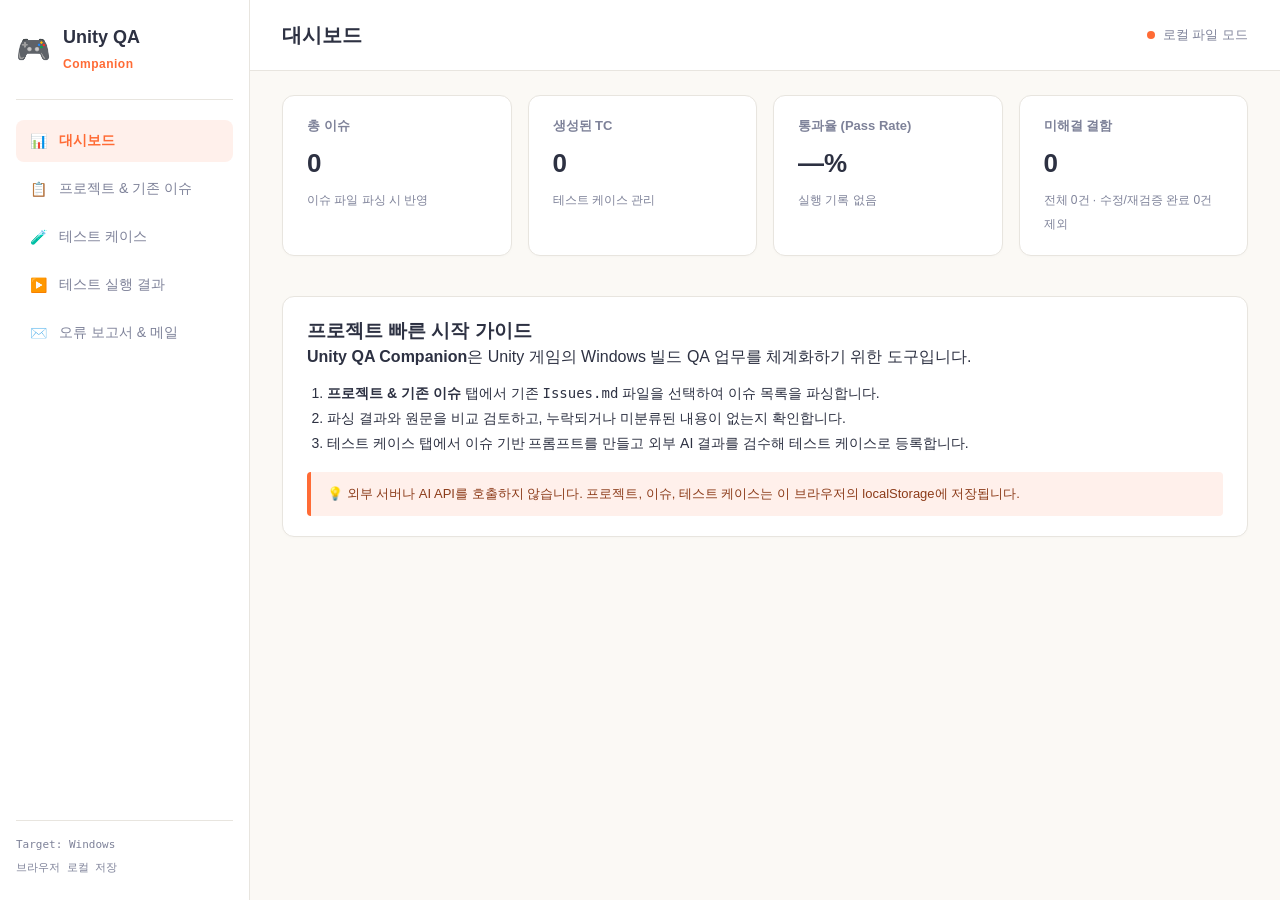
==== index.html @ 18c2dde9 "Add files via upload" ====
<!DOCTYPE html>
<html lang="ko">
<head>
  <meta charset="UTF-8">
  <meta name="viewport" content="width=device-width, initial-scale=1.0">
  <title>Unity QA Companion</title>
  <link rel="stylesheet" href="style.css">
</head>
<body>
  <div class="app-layout">
    <!-- 1. 왼쪽 사이드바 -->
    <aside class="sidebar">
      <div class="brand">
        <span class="brand-icon">🎮</span>
        <div class="brand-text">
          <h2>Unity QA</h2>
          <span class="sub-text">Companion</span>
        </div>
      </div>

      <nav class="nav-menu">
        <button class="nav-item active" data-view="dashboard">
          <span class="icon">📊</span> 대시보드
        </button>
        <button class="nav-item" data-view="issues">
          <span class="icon">📋</span> 프로젝트 & 기존 이슈
        </button>
        <button class="nav-item" data-view="testcases">
          <span class="icon">🧪</span> 테스트 케이스
        </button>
        <button class="nav-item" data-view="execution">
          <span class="icon">▶️</span> 테스트 실행 결과
        </button>
        <button class="nav-item" data-view="reports">
          <span class="icon">✉️</span> 오류 보고서 & 메일
        </button>
      </nav>

      <div class="sidebar-footer">
        <span class="platform-badge">Target: Windows</span>
        <span class="version-badge">브라우저 로컬 저장</span>
      </div>
    </aside>

    <!-- 2. 메인 콘텐츠 영역 -->
    <main class="content-area">
      <header class="content-header">
        <h1 id="current-view-title">대시보드</h1>
        <div class="header-status">
          <span class="status-indicator"></span> 로컬 파일 모드
        </div>
      </header>

      <div class="view-container">
        <!-- 화면 1: 대시보드 -->
        <section id="view-dashboard" class="view-section active">
          <div class="metrics-grid">
            <div class="card metric-card">
              <h3>총 이슈</h3>
              <p class="metric-value" id="dash-total-issues">0</p>
              <span class="metric-desc">이슈 파일 파싱 시 반영</span>
            </div>
            <div class="card metric-card">
              <h3>생성된 TC</h3>
              <p class="metric-value" id="dash-total-testcases">0</p>
              <span class="metric-desc">테스트 케이스 관리</span>
            </div>
            <div class="card metric-card">
              <h3>통과율 (Pass Rate)</h3>
              <p class="metric-value" id="dash-pass-rate">—%</p>
              <span class="metric-desc" id="dash-pass-desc">실행 기록 없음</span>
            </div>
            <div class="card metric-card">
              <h3>미해결 결함</h3>
              <p class="metric-value" id="dash-unresolved-bugs">0</p>
              <span class="metric-desc" id="dash-unresolved-bugs-desc">전체 프로젝트 기준</span>
            </div>
          </div>

          <div class="card info-card">
            <h3>프로젝트 빠른 시작 가이드</h3>
            <p><strong>Unity QA Companion</strong>은 Unity 게임의 Windows 빌드 QA 업무를 체계화하기 위한 도구입니다.</p>
            <ol>
              <li><strong>프로젝트 & 기존 이슈</strong> 탭에서 기존 <code>Issues.md</code> 파일을 선택하여 이슈 목록을 파싱합니다.</li>
              <li>파싱 결과와 원문을 비교 검토하고, 누락되거나 미분류된 내용이 없는지 확인합니다.</li>
              <li>테스트 케이스 탭에서 이슈 기반 프롬프트를 만들고 외부 AI 결과를 검수해 테스트 케이스로 등록합니다.</li>
            </ol>
            <div class="notice-box">
              💡 외부 서버나 AI API를 호출하지 않습니다. 프로젝트, 이슈, 테스트 케이스는 이 브라우저의 localStorage에 저장됩니다.
            </div>
          </div>
        </section>

        <!-- 화면 2: 프로젝트 및 기존 이슈 -->
        <section id="view-issues" class="view-section">
          <!-- 프로젝트 정보 관리 -->
          <div class="card">
            <div class="card-header">
              <h2>프로젝트 정보</h2>
              <div class="project-actions">
                <select id="project-selector" aria-label="프로젝트 선택"></select>
                <button class="btn btn-secondary" id="btn-new-project" type="button">+ 새 프로젝트</button>
              </div>
            </div>
            <p class="card-subtitle">프로젝트와 연결된 이슈는 이 브라우저의 localStorage에 저장됩니다.</p>
            <form id="project-form" class="data-form">
              <div class="form-grid">
                <label>프로젝트 ID<input id="project-id" name="projectId" readonly></label>
                <label>프로젝트 이름<input id="project-name" name="name" required maxlength="120" placeholder="예: Four Footsteps"></label>
                <label>게임 버전<input id="project-game-version" name="gameVersion" maxlength="60" placeholder="예: 1.0.0"></label>
                <label>빌드 버전<input id="project-build-version" name="buildVersion" maxlength="60" placeholder="예: Windows-2026.10.21"></label>
                <label>생성일<input id="project-created-at" name="createdAt" type="date" readonly></label>
                <label class="wide-field">설명<textarea id="project-description" name="description" rows="2" maxlength="1000" placeholder="프로젝트 설명"></textarea></label>
              </div>
              <div class="form-actions"><button class="btn btn-primary" type="submit">프로젝트 저장</button><span id="storage-status" class="inline-status" role="status">저장 상태 확인 중</span></div>
            </form>
          </div>

          <!-- 파일 업로드 카드 -->
          <div class="card">
            <div class="card-header">
              <h2>이슈 마크다운 파일(Issues.md) 불러오기</h2>
              <div class="file-input-wrapper">
                <input type="file" id="md-file-input" accept=".md,text/markdown,text/plain" style="display: none;">
                <button class="btn btn-primary" id="btn-select-file">📂 .md 파일 선택</button>
              </div>
            </div>
            <p class="card-subtitle">기존 프로젝트의 QA 이슈 목록 파일(.md)을 선택하면 브라우저에서 구조를 분석합니다.</p>
            
            <div id="file-info-bar" class="file-info-bar" style="display: none;">
              <span class="file-name" id="selected-file-name">-</span>
              <span class="file-size" id="selected-file-size">-</span>
              <button class="btn-text" id="btn-clear-file">✕ 초기화</button>
            </div>

            <!-- 에러 알림 박스 -->
            <div id="error-alert-box" class="alert-box error" style="display: none;"></div>
          </div>

          <!-- 파싱 전 빈 상태 표시 -->
          <div id="issues-empty-state" class="empty-state">
            <span class="empty-icon">📄</span>
            <h3>선택된 이슈 파일이 없습니다.</h3>
            <p>상단의 <strong>[.md 파일 선택]</strong> 버튼을 눌러 테스트할 <code>Issues.md</code> 파일을 불러와 주세요.</p>
          </div>

          <div class="card issue-toolbar-card">
            <div class="card-header"><h3>프로젝트 이슈</h3><button class="btn btn-primary" id="btn-add-issue" type="button">+ 이슈 수동 추가</button></div>
            <p class="card-subtitle">Markdown에서 가져온 이슈도 저장 후 직접 수정할 수 있습니다. 수정된 이슈는 출처와 수정 여부가 표시됩니다.</p>
          </div>

          <!-- 파싱 완료 후 결과 표시 영역 -->
          <div id="issues-result-container" style="display: none;">
            <!-- 파싱 요약 수치 -->
            <div class="summary-chips">
              <div class="chip chip-success">파싱 완료 이슈: <strong id="count-parsed">0</strong>건</div>
              <div class="chip chip-warning">미분류 / 헤더 외 내용: <strong id="count-unclassified">0</strong>건</div>
              <div class="chip chip-alert" id="chip-warnings" style="display: none;">확인 권장 사항: <strong id="count-warnings">0</strong>건</div>
            </div>

            <!-- 보기 모드 탭 (목록 보기 vs 원문 비교) -->
            <div class="tab-switch">
              <button class="tab-btn active" data-tab="parsed-view">📋 파싱된 이슈 목록</button>
              <button class="tab-btn" data-tab="raw-view">📄 파일 원문 (Markdown)</button>
            </div>

            <!-- 탭 1: 파싱된 이슈 목록 & 상세 보기 (2단 화면) -->
            <div id="tab-parsed-view" class="tab-content active">
              <div class="issues-split-layout">
                <!-- 좌측: 이슈 목록 테이블 -->
                <div class="issue-list-pane">
                  <div class="table-wrapper">
                    <table class="issue-table">
                      <thead>
                        <tr>
                          <th style="width: 70px;">번호</th>
                          <th style="width: 80px;">상태</th>
                          <th>이슈 제목</th>
                          <th style="width: 60px;">비고</th>
                        </tr>
                      </thead>
                      <tbody id="issue-table-body">
                        <!-- 동적으로 주입됩니다 -->
                      </tbody>
                    </table>
                  </div>

                  <!-- 미분류 섹션 -->
                  <div id="unclassified-container" class="card unclassified-card" style="display: none;">
                    <h3>⚠️ 미분류 내용 (Preamble / 비구조화 텍스트)</h3>
                    <p class="card-subtitle">이슈 제목(Heading)으로 식별되지 않은 파일 도입부나 메모입니다. 버려지지 않고 보존됩니다.</p>
                    <pre id="unclassified-text"></pre>
                  </div>
                </div>

                <!-- 우측: 선택된 이슈 상세 보기 -->
                <div class="issue-detail-pane card">
                  <div id="detail-empty" class="detail-empty">
                    <p>👈 왼쪽 목록에서 이슈를 선택하면<br>상세 내용과 원본 블록을 확인할 수 있습니다.</p>
                  </div>
                  <div id="detail-content" style="display: none;">
                    <div class="detail-header">
                      <span class="badge" id="detail-badge-status">미지정</span>
                      <span class="detail-number" id="detail-number">#</span>
                    </div>
                    <div class="source-label" id="detail-source-label">출처: Markdown 원문</div>
                    <form id="issue-form" class="data-form compact-form">
                      <label>이슈 제목<input id="edit-issue-title" required maxlength="240"></label>
                      <label>상태<select id="edit-issue-status"><option value="Open">Open</option><option value="In Progress">In Progress</option><option value="Closed">Closed</option><option value="Resolved">Resolved</option><option value="보류">보류</option><option value="미지정">미지정</option></select></label>
                      <label>설명 / 본문<textarea id="edit-issue-description" rows="7" maxlength="10000" placeholder="재현 경로, 기대 결과, 실제 결과 등"></textarea></label>
                      <div class="form-actions wrap-actions">
                        <button class="btn btn-primary" type="submit">변경 사항 저장</button>
                        <button class="btn btn-secondary" id="btn-reset-issue-edit" type="button">수정 취소</button>
                        <button class="btn btn-danger" id="btn-delete-issue" type="button">이슈 삭제</button>
                      </div>
                    </form>
                    <div id="detail-warning-box" class="alert-box warning" style="display: none;"></div>
                    <div class="detail-section">
                      <h4>원문 마크다운 블록</h4>
                      <pre class="code-preview" id="detail-raw"></pre>
                    </div>
                  </div>
                </div>
              </div>
            </div>

            <!-- 탭 2: 원문 비교 탭 -->
            <div id="tab-raw-view" class="tab-content">
              <div class="card">
                <div class="card-header">
                  <h3>전체 파일 원문 텍스트</h3>
                  <button class="btn btn-secondary" id="btn-copy-raw">원문 복사</button>
                </div>
                <pre class="raw-markdown-viewer" id="full-raw-viewer"></pre>
              </div>
            </div>
          </div>
        </section>

        <!-- 화면 3: 테스트 케이스 관리 및 외부 AI 결과 등록 -->
        <section id="view-testcases" class="view-section">
          <div class="card">
            <div class="card-header">
              <div><h2>테스트 케이스 관리</h2><p class="card-subtitle">외부 AI를 직접 호출하지 않습니다. 프롬프트를 복사해 사용하고 결과를 붙여넣어 검수합니다.</p></div>
              <button class="btn btn-primary" id="btn-new-testcase" type="button">+ 수동 테스트 케이스</button>
            </div>
            <div class="tc-filters">
              <label>제목 검색<input id="tc-filter-title" placeholder="테스트 제목 검색"></label>
              <label>관련 이슈<select id="tc-filter-issue"><option value="">모든 이슈</option></select></label>
              <label>우선순위<select id="tc-filter-priority"><option value="">전체</option><option>High</option><option>Medium</option><option>Low</option></select></label>
              <label>작성 상태<select id="tc-filter-status"><option value="">전체</option><option>Draft</option><option>Ready</option><option>Archived</option></select></label>
            </div>
            <div class="table-wrapper">
              <table class="issue-table tc-table"><thead><tr><th>ID</th><th>테스트 제목</th><th>관련 이슈</th><th>우선순위</th><th>분류</th><th>플랫폼</th><th>작성 상태</th><th>작업</th></tr></thead><tbody id="tc-table-body"></tbody></table>
            </div>
            <p id="tc-empty-state" class="tc-empty">현재 프로젝트에 등록된 테스트 케이스가 없습니다. 수동으로 추가하거나 외부 AI 결과를 등록해 주세요.</p>
          </div>

          <div class="card">
            <div class="card-header"><h2>AI 프롬프트 생성</h2></div>
            <p class="card-subtitle">이슈를 선택하면 Windows 데스크톱 빌드 기준 QA 프롬프트가 만들어집니다. 생성 후 직접 수정할 수 있습니다.</p>
            <div class="tc-prompt-controls"><label>기준 이슈<select id="tc-prompt-issue"><option value="">이슈 선택</option></select></label><button class="btn btn-secondary" id="btn-generate-prompt" type="button">프롬프트 생성</button><button class="btn btn-primary" id="btn-copy-prompt" type="button">프롬프트 복사</button></div>
            <textarea id="tc-prompt-text" class="tc-large-textarea" rows="16" placeholder="이슈를 선택하고 [프롬프트 생성]을 눌러 주세요."></textarea>
            <p id="tc-prompt-status" class="inline-status" role="status"></p>
          </div>

          <div class="card">
            <div class="card-header"><h2>외부 AI 결과 붙여넣기</h2></div>
            <p class="card-subtitle">Gemini, ChatGPT, Claude 등에서 생성한 JSON을 붙여넣으세요. 파싱 후 미리보기에서 필드를 수정하고 등록할 수 있습니다.</p>
            <textarea id="tc-ai-json" class="tc-large-textarea" rows="10" placeholder='{"testCases":[{"title":"플레이어 점프 재현 테스트","purpose":"점프 입력 시 바닥을 통과하는 문제를 재현한다","preconditions":["Windows 빌드 실행","테스트 구역 진입"],"steps":["플레이어를 평평한 바닥에 세운다","점프 키를 한 번 누른다"],"expectedResults":["플레이어가 바닥을 통과하지 않는다"],"relatedIssueIds":["#1"],"priority":"High","category":"재현 테스트","platform":"Windows","status":"Draft"}]}'> </textarea>
            <div class="form-actions"><button class="btn btn-primary" id="btn-parse-ai-json" type="button">JSON 검수 및 미리보기</button><span id="tc-json-status" class="inline-status" role="status"></span></div>
            <div id="tc-preview-container" class="tc-preview-container" style="display:none">
              <h3>등록 전 미리보기</h3><p class="card-subtitle">필수 항목이 비어 있으면 직접 수정해 주세요. 관련 이슈 ID와 중복 가능성도 확인합니다.</p>
              <div id="tc-preview-list"></div>
              <div class="form-actions"><button class="btn btn-primary" id="btn-register-preview" type="button">검수한 테스트 케이스 등록</button><button class="btn btn-secondary" id="btn-clear-preview" type="button">미리보기 지우기</button></div>
            </div>
          </div>

          <div class="card" id="tc-editor-card" style="display:none">
            <div class="card-header"><h2 id="tc-editor-heading">테스트 케이스 편집</h2><span id="tc-editor-id" class="inline-status"></span></div>
            <form id="tc-editor-form" class="data-form">
              <div class="form-grid">
                <label class="wide-field">테스트 제목 *<input id="tc-edit-title" required maxlength="240"></label>
                <label class="wide-field">테스트 목적<textarea id="tc-edit-purpose" rows="2"></textarea></label>
                <label class="wide-field">사전 조건 *<textarea id="tc-edit-preconditions" rows="3" placeholder="한 줄에 한 조건"></textarea></label>
                <label class="wide-field">실행 절차 *<textarea id="tc-edit-steps" rows="4" placeholder="한 줄에 한 단계"></textarea></label>
                <label class="wide-field">기대 결과 *<textarea id="tc-edit-expected" rows="3" placeholder="한 줄에 한 기대 결과"></textarea></label>
                <label>관련 이슈 ID<input id="tc-edit-issues" placeholder="예: #1, issue-... (쉼표 구분)"></label>
                <label>우선순위<select id="tc-edit-priority"><option>High</option><option selected>Medium</option><option>Low</option></select></label>
                <label>테스트 분류<input id="tc-edit-category" placeholder="예: 재현 테스트"></label>
                <label>플랫폼<select id="tc-edit-platform"><option>Windows</option><option>Windows 10</option><option>Windows 11</option><option>기타</option></select></label>
                <label>작성 상태<select id="tc-edit-status"><option>Draft</option><option>Ready</option><option>Archived</option></select></label>
              </div>
              <div id="tc-editor-warning" class="alert-box warning" style="display:none"></div>
              <div class="form-actions wrap-actions"><button class="btn btn-primary" type="submit">테스트 케이스 저장</button><button class="btn btn-secondary" id="btn-cancel-tc-edit" type="button">취소</button><button class="btn btn-danger" id="btn-delete-tc" type="button" style="display:none">테스트 케이스 삭제</button></div>
            </form>
          </div>
        </section>

        <!-- 화면 4: 수동 테스트 실행 및 이력 -->
        <section id="view-execution" class="view-section">
          <div class="card">
            <div class="card-header"><div><h2>테스트 실행 대상</h2><p class="card-subtitle">테스트는 사용자가 직접 실행하고 결과를 기록합니다. 게임 자동 실행은 하지 않습니다.</p></div><button class="btn btn-secondary" id="btn-refresh-execution" type="button">목록 새로고침</button></div>
            <div class="tc-filters execution-filters">
              <label>제목 검색<input id="run-filter-title" placeholder="테스트 제목 검색"></label>
              <label>최근 결과<select id="run-filter-result"><option value="">전체 결과</option><option>Not Run</option><option>PASS</option><option>FAIL</option><option>BLOCKED</option></select></label>
            </div>
            <div class="table-wrapper"><table class="issue-table tc-table"><thead><tr><th>테스트 케이스 ID</th><th>테스트 제목</th><th>관련 이슈</th><th>우선순위</th><th>최근 결과</th><th>실행 일시</th><th>작업</th></tr></thead><tbody id="run-testcase-body"></tbody></table></div>
            <p id="run-empty-state" class="tc-empty">현재 프로젝트에 테스트 케이스가 없습니다. 먼저 테스트 케이스를 등록해 주세요.</p>
          </div>

          <div class="card" id="run-editor-card">
            <div class="card-header"><div><h2>테스트 결과 기록</h2><p class="card-subtitle">저장할 때마다 새 실행 이력이 추가됩니다. 과거 기록은 덮어쓰지 않습니다.</p></div><span id="run-selected-tc" class="inline-status">테스트 케이스를 선택해 주세요.</span></div>
            <form id="run-form" class="data-form">
              <input id="run-testcase-id" type="hidden">
              <div class="form-grid">
                <label class="wide-field">테스트 케이스<select id="run-testcase-select" required><option value="">테스트 케이스 선택</option></select></label>
                <label>실행 결과<select id="run-result"><option>Not Run</option><option>PASS</option><option>FAIL</option><option>BLOCKED</option></select></label>
                <label>실행 일시<input id="run-date" type="datetime-local" required></label>
                <label>게임 버전<input id="run-game-version" maxlength="80" placeholder="프로젝트 버전 자동 입력"></label>
                <label>빌드 버전<input id="run-build-version" maxlength="100" placeholder="프로젝트 빌드 버전 자동 입력"></label>
                <label>Windows 환경<input id="run-windows" value="Windows 11" maxlength="120"></label>
                <label>화면 해상도<input id="run-resolution" value="1920 × 1080" maxlength="60"></label>
                <label class="wide-field">실제 결과<textarea id="run-actual-result" rows="3" placeholder="실제로 관찰한 결과를 기록하세요."></textarea></label>
                <label class="wide-field">메모 / 실행을 막은 원인<textarea id="run-notes" rows="3" placeholder="FAIL 원인이라고 단정하지 말고 관찰 내용이나 BLOCKED 사유를 기록하세요."></textarea></label>
                <label class="wide-field">다음 실행 참고 사항<textarea id="run-next-notes" rows="2" placeholder="다시 실행할 때 확인할 사항"></textarea></label>
              </div>
              <div id="run-result-guidance" class="alert-box warning" style="display:none"></div>
              <div class="form-actions wrap-actions"><button class="btn btn-primary" type="submit">실행 기록 저장</button><button class="btn btn-secondary" id="btn-reset-run-form" type="button">입력 초기화</button></div>
            </form>
          </div>

          <div class="card">
            <div class="card-header"><h2>실행 이력</h2><span id="run-history-count" class="inline-status">0건</span></div>
            <div class="table-wrapper"><table class="issue-table tc-table"><thead><tr><th>실행 ID</th><th>테스트 케이스</th><th>결과</th><th>실행 일시</th><th>버전 / 해상도</th><th>상세</th></tr></thead><tbody id="run-history-body"></tbody></table></div>
            <p id="run-history-empty" class="tc-empty">아직 실행 기록이 없습니다.</p>
          </div>
          <div class="card" id="run-detail-card" style="display:none"><div class="card-header"><h2>실행 기록 상세</h2><button class="btn btn-secondary" id="btn-close-run-detail" type="button">닫기</button></div><div id="run-detail-content"></div><div class="form-actions wrap-actions"><button class="btn btn-secondary" id="btn-compare-run" type="button">이전 실행과 비교</button><button class="btn btn-primary" id="btn-run-to-bug-report" type="button" style="display:none">버그 리포트 작성</button></div><div id="run-compare-content" class="run-compare" style="display:none"></div></div>
        </section>

        <!-- 화면 5: 버그 리포트 작성 및 관리 -->
        <section id="view-reports" class="view-section">
          <div class="card"><div class="card-header"><h2>버그 리포트</h2><button class="btn btn-primary" id="btn-new-bug-report" type="button">+ 새 리포트</button></div><p class="card-subtitle">FAIL 실행 기록에서 관찰한 값을 가져옵니다. 원인은 자동 판정하지 않으며, 실행 기록에 없는 정보는 직접 입력해 주세요.</p>
            <div class="table-wrapper"><table class="issue-table tc-table"><thead><tr><th>리포트 ID</th><th>제목</th><th>상태</th><th>심각도</th><th>우선순위</th><th>생성 일시</th><th>작업</th></tr></thead><tbody id="bug-report-list"></tbody></table></div>
            <p id="bug-report-empty" class="tc-empty">저장된 버그 리포트가 없습니다. FAIL 실행 기록 상세에서 리포트를 작성할 수 있습니다.</p>
          </div>
          <div class="card"><div class="card-header"><h2 id="bug-report-editor-heading">버그 리포트 작성</h2><span id="bug-report-id" class="inline-status"></span></div><p class="card-subtitle">심각도는 영향 범위 기준으로 직접 선택하세요: Blocker(진행 불가), Critical(핵심 기능 장애), Major(주요 기능 장애), Minor(제한적 영향), Trivial(경미한 표시·문구 문제).</p>
            <form id="bug-report-form" class="data-form"><div class="form-grid">
              <label class="wide-field">제목<input id="bug-report-title" required maxlength="240" placeholder="[BUG] 재현 가능한 현상"></label>
              <label>상태<select id="bug-report-state"><option>Draft</option><option>Reported</option><option>Fixing</option><option>Fixed</option><option>Retest Passed</option><option>Reopened</option></select></label>
              <label>심각도<select id="bug-report-severity"><option value="">선택 필요</option><option>Blocker</option><option>Critical</option><option>Major</option><option>Minor</option><option>Trivial</option></select></label>
              <label>우선순위<select id="bug-report-priority"><option value="">선택 필요</option><option>High</option><option>Medium</option><option>Low</option></select></label>
              <label>관련 이슈 ID<input id="bug-report-issue" placeholder="예: #1"></label><label>테스트 케이스 ID<input id="bug-report-tc" readonly></label>
              <label class="wide-field">테스트 실행 ID<input id="bug-report-run" readonly></label>
              <label>게임 버전<input id="bug-report-game-version"></label><label>빌드 버전<input id="bug-report-build-version"></label>
              <label>플랫폼<input id="bug-report-platform" placeholder="미기록이면 직접 입력"></label><label>실행 환경<input id="bug-report-runtime" placeholder="예: Windows 11"></label>
              <label>해상도<input id="bug-report-resolution"></label><label>발생 빈도<input id="bug-report-frequency" placeholder="예: 3회 중 2회"></label>
              <label class="wide-field">사전 조건<textarea id="bug-report-preconditions" rows="3" placeholder="한 줄에 한 조건"></textarea></label>
              <label class="wide-field">재현 절차<textarea id="bug-report-steps" rows="4" placeholder="한 줄에 한 단계"></textarea></label>
              <label class="wide-field">기대 결과<textarea id="bug-report-expected" rows="3"></textarea></label>
              <label class="wide-field">실제 결과<textarea id="bug-report-actual" rows="3"></textarea></label>
              <label class="wide-field">확인된 사실<textarea id="bug-report-facts" rows="3" placeholder="직접 확인한 사실만 입력"></textarea></label>
              <label class="wide-field">추정 원인<textarea id="bug-report-cause" rows="2" placeholder="검증되지 않은 원인은 가설로 표시"></textarea></label>
              <label class="wide-field">첨부 증거 또는 추가 메모<textarea id="bug-report-notes" rows="3" placeholder="원인은 검증 전까지 가설로 기록하세요."></textarea></label>
            </div><div class="form-actions wrap-actions"><button class="btn btn-primary" type="submit">리포트 저장</button><button class="btn btn-secondary" id="btn-reset-bug-report" type="button">새 리포트 작성</button><button class="btn btn-secondary" id="btn-copy-bug-report" type="button">Markdown 복사</button><button class="btn btn-secondary" id="btn-open-bug-run" type="button">관련 실행 기록 보기</button><button class="btn btn-danger" id="btn-delete-bug-report" type="button" style="display:none">리포트 삭제</button><span id="bug-report-status" class="inline-status" role="status"></span></div></form>
            <div id="bug-report-preview" class="bug-report-preview"></div>
          </div>
          <div class="card mail-draft-card">
            <div class="card-header mail-draft-header"><div><h2>메일 초안</h2><p class="card-subtitle">선택한 버그 리포트의 정보를 바탕으로 수정 요청 문안을 준비합니다.</p></div><span class="mail-draft-badge">초안 복사</span></div>
            <div class="notice-box mail-draft-notice">메일은 발송되지 않습니다. 내용을 검토하고 복사해 메일 앱에서 직접 사용하세요.</div>
            <div class="data-form mail-draft-form">
              <div class="form-grid mail-draft-grid">
                <label>버그 리포트<select id="mail-draft-report"><option value="">리포트 선택</option></select></label>
                <label>수신자 <span class="mail-optional">선택 사항 · 직접 입력</span><input id="mail-draft-recipient" type="email" placeholder="이메일 주소"></label>
                <label class="wide-field">제목<input id="mail-draft-subject" maxlength="240" placeholder="리포트를 선택해 초안을 생성하세요."></label>
                <label class="wide-field">본문<textarea id="mail-draft-body" rows="15" placeholder="생성된 문안을 편집할 수 있습니다."></textarea></label>
              </div>
              <div class="mail-draft-actions"><button class="btn btn-primary" id="btn-generate-mail-draft" type="button">초안 생성</button><button class="btn btn-secondary" id="btn-save-mail-draft" type="button">초안 저장</button><span class="mail-action-divider"></span><button class="btn btn-secondary" id="btn-copy-mail-subject" type="button">제목 복사</button><button class="btn btn-secondary" id="btn-copy-mail-body" type="button">메일 초안 복사</button></div>
              <span id="mail-draft-status" class="inline-status mail-draft-status" role="status"></span>
            </div>
          </div>
        </section>
      </div>
    </main>
  </div>

  <script src="app.js"></script>
</body>
</html>
---- style.css ----
/* --- 디자인 시스템 변수 --- */
:root {
  --bg-main: #FBF9F5;          /* 밝은 아이보리 배경 */
  --bg-surface: #FFFFFF;       /* 카드 및 사이드바 배경 */
  --bg-muted: #F2EFE9;         /* 보조 영역 배경 */
  
  --primary-orange: #FF6B35;   /* 메인 오렌지 포인트 */
  --primary-orange-light: #FFF0EB; /* 연한 오렌지 배경 */
  --primary-orange-hover: #E85924;

  --text-main: #2D3142;        /* 본문 텍스트 (짙은 슬레이트) */
  --text-muted: #7E8299;       /* 보조 안내 텍스트 */
  --border-color: #E8E5DF;     /* 정돈된 외곽선 */
  
  --color-success: #2E7D32;
  --color-success-bg: #E8F5E9;
  --color-warning: #ED6C02;
  --color-warning-bg: #FFF4E5;
  --color-error: #D32F2F;
  --color-error-bg: #FFEBEE;

  --sidebar-width: 250px;
  --radius-md: 8px;
  --radius-lg: 12px;
}

* {
  box-sizing: border-box;
  margin: 0;
  padding: 0;
}

body {
  font-family: -apple-system, BlinkMacSystemFont, "Segoe UI", Roboto, "Pretendard", sans-serif;
  background-color: var(--bg-main);
  color: var(--text-main);
  line-height: 1.5;
  height: 100vh;
  overflow: hidden;
}

/* 전체 2단 레이아웃 */
.app-layout {
  display: flex;
  height: 100vh;
  width: 100vw;
}

/* 사이드바 */
.sidebar {
  width: var(--sidebar-width);
  background-color: var(--bg-surface);
  border-right: 1px solid var(--border-color);
  display: flex;
  flex-direction: column;
  padding: 24px 16px;
  flex-shrink: 0;
}

.brand {
  display: flex;
  align-items: center;
  gap: 12px;
  padding-bottom: 24px;
  border-bottom: 1px solid var(--border-color);
  margin-bottom: 20px;
}

.brand-icon {
  font-size: 28px;
}

.brand-text h2 {
  font-size: 18px;
  font-weight: 700;
  color: var(--text-main);
}

.brand-text .sub-text {
  font-size: 12px;
  color: var(--primary-orange);
  font-weight: 600;
  letter-spacing: 0.5px;
}

.nav-menu {
  display: flex;
  flex-direction: column;
  gap: 6px;
  flex: 1;
}

.nav-item {
  display: flex;
  align-items: center;
  gap: 12px;
  padding: 12px 14px;
  background: transparent;
  border: none;
  border-radius: var(--radius-md);
  color: var(--text-muted);
  font-size: 14px;
  font-weight: 500;
  cursor: pointer;
  text-align: left;
  transition: all 0.2s ease;
}

.nav-item:hover {
  background-color: var(--bg-muted);
  color: var(--text-main);
}

.nav-item.active {
  background-color: var(--primary-orange-light);
  color: var(--primary-orange);
  font-weight: 700;
}

.sidebar-footer {
  display: flex;
  flex-direction: column;
  gap: 6px;
  padding-top: 16px;
  border-top: 1px solid var(--border-color);
  font-size: 11px;
}

.platform-badge, .version-badge {
  color: var(--text-muted);
  font-family: monospace;
}

/* 메인 콘텐츠 영역 */
.content-area {
  flex: 1;
  display: flex;
  flex-direction: column;
  overflow-y: auto;
}

.content-header {
  padding: 20px 32px;
  background-color: var(--bg-surface);
  border-bottom: 1px solid var(--border-color);
  display: flex;
  justify-content: space-between;
  align-items: center;
}

.content-header h1 {
  font-size: 20px;
  font-weight: 700;
}

.header-status {
  display: flex;
  align-items: center;
  gap: 8px;
  font-size: 13px;
  color: var(--text-muted);
}

.status-indicator {
  width: 8px;
  height: 8px;
  border-radius: 50%;
  background-color: var(--primary-orange);
}

.view-container {
  padding: 24px 32px;
  flex: 1;
}

.view-section {
  display: none;
}

.view-section.active {
  display: block;
}

/* 기본 카드 */
.card {
  background-color: var(--bg-surface);
  border: 1px solid var(--border-color);
  border-radius: var(--radius-lg);
  padding: 20px 24px;
  box-shadow: 0 1px 3px rgba(0, 0, 0, 0.02);
  margin-bottom: 20px;
}

.card-header {
  display: flex;
  justify-content: space-between;
  align-items: center;
  margin-bottom: 6px;
}

.card-subtitle {
  color: var(--text-muted);
  font-size: 13px;
  margin-bottom: 16px;
}

/* 대시보드 지표 */
.metrics-grid {
  display: grid;
  grid-template-columns: repeat(auto-fit, minmax(180px, 1fr));
  gap: 16px;
  margin-bottom: 20px;
}

.metric-card h3 {
  font-size: 13px;
  color: var(--text-muted);
  margin-bottom: 8px;
}

.metric-value {
  font-size: 26px;
  font-weight: 700;
  color: var(--text-main);
  margin-bottom: 4px;
}

.metric-desc {
  font-size: 12px;
  color: var(--text-muted);
}

.info-card ol {
  margin: 12px 0 16px 20px;
  font-size: 14px;
  line-height: 1.8;
}

.notice-box {
  background-color: var(--primary-orange-light);
  border-left: 4px solid var(--primary-orange);
  padding: 12px 16px;
  border-radius: 4px;
  font-size: 13px;
  color: #8C3B19;
}

/* 공통 버튼 */
.btn {
  padding: 8px 16px;
  border-radius: var(--radius-md);
  font-size: 13px;
  font-weight: 600;
  cursor: pointer;
  border: 1px solid transparent;
  transition: all 0.15s ease;
}

.btn-primary {
  background-color: var(--primary-orange);
  color: #FFFFFF;
}

.btn-primary:hover {
  background-color: var(--primary-orange-hover);
}

.btn-secondary {
  background-color: var(--bg-muted);
  color: var(--text-main);
  border-color: var(--border-color);
}

.btn-secondary:hover {
  background-color: #E6E2D8;
}

.btn-text {
  background: none;
  border: none;
  color: var(--text-muted);
  font-size: 12px;
  cursor: pointer;
  padding: 4px 8px;
}

.btn-text:hover {
  color: var(--color-error);
}

.btn:disabled {
  opacity: 0.5;
  cursor: not-allowed;
}

/* 빈 상태 */
.empty-state {
  text-align: center;
  padding: 48px 20px;
  background-color: var(--bg-muted);
  border: 1px dashed var(--border-color);
  border-radius: var(--radius-md);
}

.empty-icon {
  font-size: 36px;
  display: block;
  margin-bottom: 10px;
}

.empty-state h3 {
  font-size: 15px;
  margin-bottom: 6px;
}

.empty-state p {
  font-size: 13px;
  color: var(--text-muted);
}

/* 알림 메시지 박스 */
.alert-box {
  padding: 10px 14px;
  border-radius: var(--radius-md);
  font-size: 13px;
  margin-top: 12px;
}

.alert-box.error {
  background-color: var(--color-error-bg);
  border: 1px solid #FFCDD2;
  color: var(--color-error);
}

.alert-box.warning {
  background-color: var(--color-warning-bg);
  border: 1px solid #FFE0B2;
  color: var(--color-warning);
}

/* 파일 정보 바 */
.file-info-bar {
  display: flex;
  align-items: center;
  gap: 12px;
  padding: 8px 12px;
  background-color: var(--bg-muted);
  border-radius: var(--radius-md);
  font-size: 13px;
  margin-top: 10px;
}

.file-name {
  font-weight: 600;
  color: var(--text-main);
}

.file-size {
  color: var(--text-muted);
  font-family: monospace;
}

/* STEP 2: 파싱 결과 요약 칩 */
.summary-chips {
  display: flex;
  gap: 12px;
  margin-bottom: 16px;
  flex-wrap: wrap;
}

.chip {
  padding: 6px 14px;
  border-radius: 20px;
  font-size: 13px;
  font-weight: 500;
}

.chip-success {
  background-color: var(--color-success-bg);
  color: var(--color-success);
}

.chip-warning {
  background-color: var(--color-warning-bg);
  color: var(--color-warning);
}

.chip-alert {
  background-color: var(--color-error-bg);
  color: var(--color-error);
}

/* 탭 전환 버튼 */
.tab-switch {
  display: flex;
  gap: 8px;
  border-bottom: 1px solid var(--border-color);
  margin-bottom: 16px;
}

.tab-btn {
  padding: 10px 16px;
  background: none;
  border: none;
  border-bottom: 2px solid transparent;
  color: var(--text-muted);
  font-size: 14px;
  font-weight: 600;
  cursor: pointer;
}

.tab-btn.active {
  color: var(--primary-orange);
  border-bottom-color: var(--primary-orange);
}

.tab-content {
  display: none;
}

.tab-content.active {
  display: block;
}

/* 2단 분할 레이아웃 (목록 + 상세 보기) */
.issues-split-layout {
  display: grid;
  grid-template-columns: 1.2fr 1fr;
  gap: 16px;
  align-items: start;
}

.table-wrapper {
  background-color: var(--bg-surface);
  border: 1px solid var(--border-color);
  border-radius: var(--radius-lg);
  overflow: hidden;
  max-height: 520px;
  overflow-y: auto;
}

.issue-table {
  width: 100%;
  border-collapse: collapse;
  text-align: left;
  font-size: 13px;
}

.issue-table th {
  background-color: var(--bg-muted);
  padding: 10px 12px;
  font-weight: 600;
  color: var(--text-muted);
  border-bottom: 1px solid var(--border-color);
  position: sticky;
  top: 0;
  z-index: 1;
}

.issue-table td {
  padding: 12px;
  border-bottom: 1px solid var(--border-color);
  vertical-align: middle;
}

.issue-row {
  cursor: pointer;
  transition: background-color 0.15s ease;
}

.issue-row:hover {
  background-color: var(--primary-orange-light);
}

.issue-row.selected {
  background-color: #FFE6DC;
  font-weight: 600;
}

/* 상태 배지 */
.badge {
  display: inline-block;
  padding: 2px 8px;
  border-radius: 4px;
  font-size: 11px;
  font-weight: 700;
  text-transform: uppercase;
}

.badge-open { background-color: #E3F2FD; color: #1976D2; }
.badge-closed { background-color: #E8F5E9; color: #2E7D32; }
.badge-default { background-color: var(--bg-muted); color: var(--text-muted); }

/* 경고 아이콘 태그 */
.warn-tag {
  color: var(--color-warning);
  font-size: 14px;
  cursor: help;
}

/* 우측 상세 패널 */
.issue-detail-pane {
  min-height: 400px;
  max-height: 520px;
  overflow-y: auto;
}

.detail-empty {
  text-align: center;
  color: var(--text-muted);
  padding: 80px 20px;
  font-size: 13px;
  line-height: 1.6;
}

.detail-header {
  display: flex;
  align-items: center;
  gap: 10px;
  margin-bottom: 16px;
  padding-bottom: 12px;
  border-bottom: 1px solid var(--border-color);
}

.detail-number {
  font-size: 13px;
  font-family: monospace;
  color: var(--text-muted);
}

.detail-header h3 {
  font-size: 16px;
  color: var(--text-main);
  flex: 1;
}

.detail-section {
  margin-bottom: 18px;
}

.detail-section h4 {
  font-size: 12px;
  color: var(--text-muted);
  text-transform: uppercase;
  letter-spacing: 0.5px;
  margin-bottom: 8px;
}

.detail-body-view {
  font-size: 13px;
  line-height: 1.6;
  white-space: pre-wrap;
  background-color: var(--bg-main);
  padding: 12px;
  border-radius: var(--radius-md);
  border: 1px solid var(--border-color);
}

.code-preview, .raw-markdown-viewer {
  font-family: Consolas, Monaco, "Courier New", monospace;
  font-size: 12px;
  line-height: 1.5;
  background-color: #2D3142;
  color: #F8F9FA;
  padding: 14px;
  border-radius: var(--radius-md);
  overflow-x: auto;
  white-space: pre-wrap;
  word-break: break-all;
}

.raw-markdown-viewer {
  max-height: 500px;
}

.unclassified-card {
  margin-top: 16px;
  background-color: #FFFDF9;
  border-color: #EADBC8;
}

.unclassified-card pre {
  font-family: inherit;
  font-size: 13px;
  white-space: pre-wrap;
  color: var(--text-main);
  background: var(--bg-muted);
  padding: 12px;
  border-radius: var(--radius-md);
}

/* 반응형 */
@media (max-width: 900px) {
  .issues-split-layout {
    grid-template-columns: 1fr;
  }
}
/* STEP 3: 프로젝트/이슈 데이터 관리 */
.project-actions { display: flex; gap: 8px; align-items: center; }
.project-actions select { max-width: 240px; }
.data-form { display: flex; flex-direction: column; gap: 14px; }
.form-grid { display: grid; grid-template-columns: repeat(2, minmax(0, 1fr)); gap: 12px; }
.data-form label { display: flex; flex-direction: column; gap: 5px; font-size: 12px; font-weight: 700; color: var(--text-muted); }
.data-form input, .data-form select, .data-form textarea, .project-actions select {
  width: 100%; padding: 9px 10px; border: 1px solid var(--border-color); border-radius: var(--radius-md);
  background: #fff; color: var(--text-main); font: inherit; font-size: 13px; outline-color: var(--primary-orange);
}
.data-form input[readonly] { background: var(--bg-muted); color: var(--text-muted); }
.data-form textarea { resize: vertical; line-height: 1.5; }
.wide-field { grid-column: 1 / -1; }
.form-actions { display: flex; align-items: center; gap: 12px; }
.inline-status { font-size: 12px; color: var(--text-muted); }
.backup-actions { display: flex; flex-wrap: wrap; gap: 8px; margin-top: 16px; padding-top: 14px; border-top: 1px solid var(--border-color); }
.export-card { margin-top: 16px; }
.export-controls { display:flex; align-items:end; flex-wrap:wrap; gap:8px; margin-top:12px; }
.export-controls label { display:flex; flex-direction:column; gap:5px; min-width:190px; color:var(--text-muted); font-size:12px; font-weight:700; }
.export-controls select { padding:9px 10px; border:1px solid var(--border-color); border-radius:var(--radius-md); background:white; color:var(--text-main); font:inherit; font-size:13px; }
.export-controls select:disabled { opacity:.55; }
.issue-toolbar-card { padding: 14px 18px; }
.issue-toolbar-card .card-header { margin-bottom: 4px; }
.compact-form { gap: 12px; }
.compact-form label { margin-bottom: 2px; }
.source-label { font-size: 11px; color: var(--text-muted); margin: -4px 0 14px; }
.row-source { display: block; color: var(--text-muted); font-size: 10px; font-weight: 400; margin-top: 3px; }
.table-empty { text-align: center; padding: 30px !important; color: var(--text-muted); }
.btn-danger { background: var(--color-error-bg); color: var(--color-error); border-color: #FFCDD2; }
.btn-danger:hover { background: #FFCDD2; }
.wrap-actions { flex-wrap: wrap; }
@media (max-width: 900px) {
  .form-grid { grid-template-columns: 1fr; }
  .wide-field { grid-column: auto; }
  .project-actions { align-items: stretch; flex-direction: column; }
}

/* STEP 4: 테스트 케이스 관리 */
.tc-filters { display: grid; grid-template-columns: 2fr 1.4fr 1fr 1fr; gap: 10px; margin: 14px 0; }
.tc-filters label, .tc-prompt-controls label { display: flex; flex-direction: column; gap: 5px; color: var(--text-muted); font-size: 12px; font-weight: 700; }
.tc-filters input, .tc-filters select, .tc-prompt-controls select { width: 100%; padding: 9px 10px; border: 1px solid var(--border-color); border-radius: var(--radius-md); background: white; color: var(--text-main); font: inherit; font-size: 13px; }
.tc-table { min-width: 760px; }
.tc-table td { vertical-align: top; }
.tc-empty { color: var(--text-muted); text-align: center; padding: 24px 10px; }
.tc-prompt-controls { display: flex; align-items: end; gap: 10px; margin-bottom: 12px; }
.tc-prompt-controls label { flex: 1; }
.tc-large-textarea { width: 100%; border: 1px solid var(--border-color); border-radius: var(--radius-md); padding: 12px; font: 13px/1.6 Consolas, Monaco, monospace; color: var(--text-main); background: #fff; resize: vertical; }
.tc-preview-container { margin-top: 18px; border-top: 1px solid var(--border-color); padding-top: 18px; }
.tc-preview-card { border: 1px solid var(--border-color); border-radius: var(--radius-md); padding: 16px; margin: 12px 0; background: #fffdf9; }
.tc-preview-card h4 { margin-bottom: 8px; }
.tc-preview-grid { display: grid; grid-template-columns: repeat(2, minmax(0, 1fr)); gap: 10px; }
.tc-preview-grid label { display: flex; flex-direction: column; gap: 4px; font-size: 12px; color: var(--text-muted); font-weight: 700; }
.tc-preview-grid input, .tc-preview-grid textarea, .tc-preview-grid select { width: 100%; padding: 8px; border: 1px solid var(--border-color); border-radius: 6px; font: inherit; font-size: 12px; color: var(--text-main); background: white; }
.tc-preview-grid textarea { min-height: 68px; resize: vertical; }
.tc-validation { margin: 10px 0 0; padding: 9px 11px; border-radius: 6px; background: var(--color-warning-bg); color: #8a4b00; font-size: 12px; white-space: pre-wrap; }
.tc-validation.valid { background: var(--color-success-bg); color: var(--color-success); }
.tc-row-actions { display: flex; gap: 5px; flex-wrap: wrap; }
.tc-row-actions .btn { padding: 5px 8px; }
@media (max-width: 900px) { .tc-filters, .tc-preview-grid { grid-template-columns: 1fr; } .tc-prompt-controls { align-items: stretch; flex-direction: column; } }

/* STEP 5: 수동 테스트 실행 및 결과 이력 */
.execution-filters { grid-template-columns: 2fr 1fr; max-width: 760px; }
.run-result-badge { display: inline-block; padding: 4px 9px; border-radius: 999px; font-size: 11px; font-weight: 800; white-space: nowrap; }
.run-pass { background: var(--color-success-bg); color: var(--color-success); }
.run-fail { background: var(--color-error-bg); color: var(--color-error); }
.run-blocked { background: #FFF0D8; color: #8A4B00; }
.run-not-run { background: var(--bg-muted); color: var(--text-muted); }
#run-form select, #run-form input, #run-form textarea, #bug-report-form input, #bug-report-form select, #bug-report-form textarea {
  width: 100%; padding: 9px 10px; border: 1px solid var(--border-color); border-radius: var(--radius-md);
  background: #fff; color: var(--text-main); font: inherit; font-size: 13px; outline-color: var(--primary-orange);
}
#run-form label, #bug-report-form label { display: flex; flex-direction: column; gap: 5px; font-size: 12px; font-weight: 700; color: var(--text-muted); }
#run-form textarea, #bug-report-form textarea { resize: vertical; line-height: 1.5; }
.run-detail-field { padding: 11px 0; border-bottom: 1px solid var(--border-color); display: grid; grid-template-columns: minmax(140px, 220px) 1fr; gap: 14px; font-size: 13px; }
.run-detail-field strong { color: var(--text-muted); }
.run-detail-field p { white-space: pre-wrap; overflow-wrap: anywhere; }
.run-compare { margin-top: 18px; padding-top: 16px; border-top: 1px solid var(--border-color); }
.run-compare-grid { display: grid; grid-template-columns: repeat(2, minmax(0, 1fr)); gap: 14px; }
.run-compare-grid > div { background: var(--bg-muted); border-radius: var(--radius-md); padding: 14px; min-width: 0; }
.run-compare-grid h4 { margin-bottom: 8px; }
.run-compare-grid pre { white-space: pre-wrap; overflow-wrap: anywhere; font-family: inherit; font-size: 12px; line-height: 1.7; }
@media (max-width: 900px) { .execution-filters, .run-compare-grid { grid-template-columns: 1fr; } .run-detail-field { grid-template-columns: 1fr; gap: 4px; } }
.bug-report-preview { margin-top:16px; padding:16px; background:var(--bg-muted); border:1px solid var(--border-color); border-radius:var(--radius-md); white-space:pre-wrap; overflow-wrap:anywhere; font:12px/1.6 Consolas,Monaco,monospace; }
.mail-draft-card { border-top:3px solid var(--primary-orange); }
.mail-draft-header { align-items:flex-start; gap:16px; margin-bottom:12px; }
.mail-draft-header h2 { margin-bottom:4px; }
.mail-draft-header .card-subtitle { margin:0; }
.mail-draft-badge { display:inline-flex; align-items:center; padding:5px 11px; border-radius:999px; background:var(--primary-orange-light); color:var(--primary-orange-hover); font-size:11px; font-weight:700; white-space:nowrap; }
.mail-draft-notice { margin:0 0 18px; }
.mail-draft-form { gap:14px; }
.mail-draft-grid { gap:14px; }
.mail-draft-grid label { color:var(--text-main); font-size:12px; }
.mail-draft-grid select, .mail-draft-grid input, .mail-draft-grid textarea { width:100%; padding:10px 12px; border:1px solid var(--border-color); border-radius:var(--radius-md); background:#fff; color:var(--text-main); font:inherit; font-size:13px; outline-color:var(--primary-orange); transition:border-color .15s ease, box-shadow .15s ease; }
.mail-draft-grid select:focus, .mail-draft-grid input:focus, .mail-draft-grid textarea:focus { border-color:var(--primary-orange); box-shadow:0 0 0 3px rgba(255,107,53,.12); }
.mail-draft-grid textarea { min-height:280px; resize:vertical; line-height:1.7; }
.mail-optional { color:var(--text-muted); font-size:11px; font-weight:400; }
.mail-draft-actions { display:flex; align-items:center; flex-wrap:wrap; gap:8px; padding-top:4px; }
.mail-action-divider { width:1px; height:26px; margin:0 4px; background:var(--border-color); }
.mail-draft-status { min-height:18px; }
@media (max-width:600px) { .mail-draft-header { flex-direction:column; } .mail-action-divider { display:none; } .mail-draft-actions .btn { flex:1 1 42%; } }
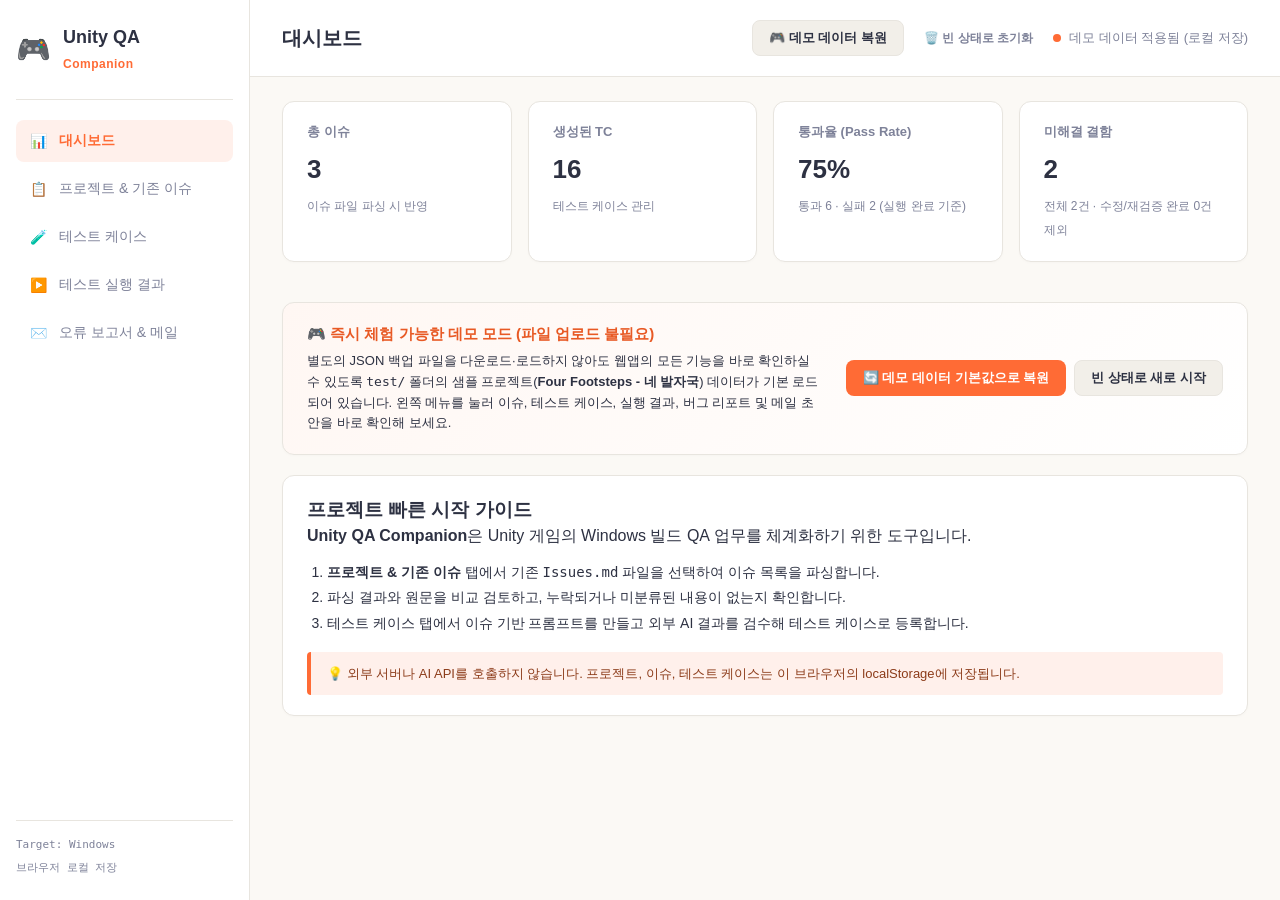
==== commit 15c99c67: "feat: add built-in demo dataset, sample loader buttons, and standalone preview links in README" ====
--- a/index.html
+++ b/index.html
@@ -46,8 +46,12 @@
     <main class="content-area">
       <header class="content-header">
         <h1 id="current-view-title">대시보드</h1>
-        <div class="header-status">
-          <span class="status-indicator"></span> 로컬 파일 모드
+        <div class="header-actions">
+          <button class="btn btn-secondary btn-sm" id="btn-load-demo" type="button" title="별도 JSON 파일 없이 내장된 데모 프로젝트 데이터를 즉시 복원합니다">🎮 데모 데이터 복원</button>
+          <button class="btn btn-text btn-sm" id="btn-clear-all-data" type="button" title="저장된 모든 데이터를 비우고 빈 상태로 초기화합니다">🗑️ 빈 상태로 초기화</button>
+          <div class="header-status">
+            <span class="status-indicator"></span> <span id="header-mode-label">로컬 파일 모드 (데모 적용됨)</span>
+          </div>
         </div>
       </header>
 
@@ -74,6 +78,19 @@
               <h3>미해결 결함</h3>
               <p class="metric-value" id="dash-unresolved-bugs">0</p>
               <span class="metric-desc" id="dash-unresolved-bugs-desc">전체 프로젝트 기준</span>
+            </div>
+          </div>
+
+          <div class="card demo-banner-card">
+            <div class="demo-banner">
+              <div class="demo-banner-text">
+                <h3>🎮 즉시 체험 가능한 데모 모드 (파일 업로드 불필요)</h3>
+                <p>별도의 JSON 백업 파일을 다운로드·로드하지 않아도 웹앱의 모든 기능을 바로 확인하실 수 있도록 <code>test/</code> 폴더의 샘플 프로젝트(<strong>Four Footsteps - 네 발자국</strong>) 데이터가 기본 로드되어 있습니다. 왼쪽 메뉴를 눌러 이슈, 테스트 케이스, 실행 결과, 버그 리포트 및 메일 초안을 바로 확인해 보세요.</p>
+              </div>
+              <div class="demo-banner-actions">
+                <button class="btn btn-primary" id="btn-dash-load-demo" type="button">🔄 데모 데이터 기본값으로 복원</button>
+                <button class="btn btn-secondary" id="btn-dash-clear-demo" type="button">빈 상태로 새로 시작</button>
+              </div>
             </div>
           </div>
 
@@ -122,7 +139,8 @@
               <h2>이슈 마크다운 파일(Issues.md) 불러오기</h2>
               <div class="file-input-wrapper">
                 <input type="file" id="md-file-input" accept=".md,text/markdown,text/plain" style="display: none;">
-                <button class="btn btn-primary" id="btn-select-file">📂 .md 파일 선택</button>
+                <button class="btn btn-secondary" id="btn-load-sample-md" type="button">🧪 샘플 Issues.md 바로 적용</button>
+                <button class="btn btn-primary" id="btn-select-file" type="button">📂 .md 파일 선택</button>
               </div>
             </div>
             <p class="card-subtitle">기존 프로젝트의 QA 이슈 목록 파일(.md)을 선택하면 브라우저에서 구조를 분석합니다.</p>
@@ -265,7 +283,10 @@
           </div>
 
           <div class="card">
-            <div class="card-header"><h2>외부 AI 결과 붙여넣기</h2></div>
+            <div class="card-header">
+              <h2>외부 AI 결과 붙여넣기</h2>
+              <button class="btn btn-secondary" id="btn-load-sample-ai-json" type="button">🧪 샘플 AI 결과 JSON 넣기</button>
+            </div>
             <p class="card-subtitle">Gemini, ChatGPT, Claude 등에서 생성한 JSON을 붙여넣으세요. 파싱 후 미리보기에서 필드를 수정하고 등록할 수 있습니다.</p>
             <textarea id="tc-ai-json" class="tc-large-textarea" rows="10" placeholder='{"testCases":[{"title":"플레이어 점프 재현 테스트","purpose":"점프 입력 시 바닥을 통과하는 문제를 재현한다","preconditions":["Windows 빌드 실행","테스트 구역 진입"],"steps":["플레이어를 평평한 바닥에 세운다","점프 키를 한 번 누른다"],"expectedResults":["플레이어가 바닥을 통과하지 않는다"],"relatedIssueIds":["#1"],"priority":"High","category":"재현 테스트","platform":"Windows","status":"Draft"}]}'> </textarea>
             <div class="form-actions"><button class="btn btn-primary" id="btn-parse-ai-json" type="button">JSON 검수 및 미리보기</button><span id="tc-json-status" class="inline-status" role="status"></span></div>
--- a/style.css
+++ b/style.css
@@ -153,12 +153,68 @@
   font-weight: 700;
 }
 
+.header-actions {
+  display: flex;
+  align-items: center;
+  gap: 12px;
+  flex-wrap: wrap;
+}
+
+.btn-sm {
+  padding: 6px 12px;
+  font-size: 12px;
+}
+
 .header-status {
   display: flex;
   align-items: center;
   gap: 8px;
   font-size: 13px;
   color: var(--text-muted);
+}
+
+.demo-banner-card {
+  background: linear-gradient(135deg, #FFF7F3 0%, #FFFFFF 100%);
+  border: 1px solid #FFD6C7;
+}
+
+.demo-banner {
+  display: flex;
+  justify-content: space-between;
+  align-items: center;
+  gap: 20px;
+  flex-wrap: wrap;
+}
+
+.demo-banner-text {
+  flex: 1;
+  min-width: 280px;
+}
+
+.demo-banner-text h3 {
+  font-size: 15px;
+  color: var(--primary-orange-hover);
+  margin-bottom: 6px;
+}
+
+.demo-banner-text p {
+  font-size: 13px;
+  color: var(--text-main);
+  line-height: 1.6;
+}
+
+.demo-banner-actions {
+  display: flex;
+  gap: 8px;
+  flex-wrap: wrap;
+  flex-shrink: 0;
+}
+
+.file-input-wrapper {
+  display: flex;
+  gap: 8px;
+  flex-wrap: wrap;
+  align-items: center;
 }
 
 .status-indicator {
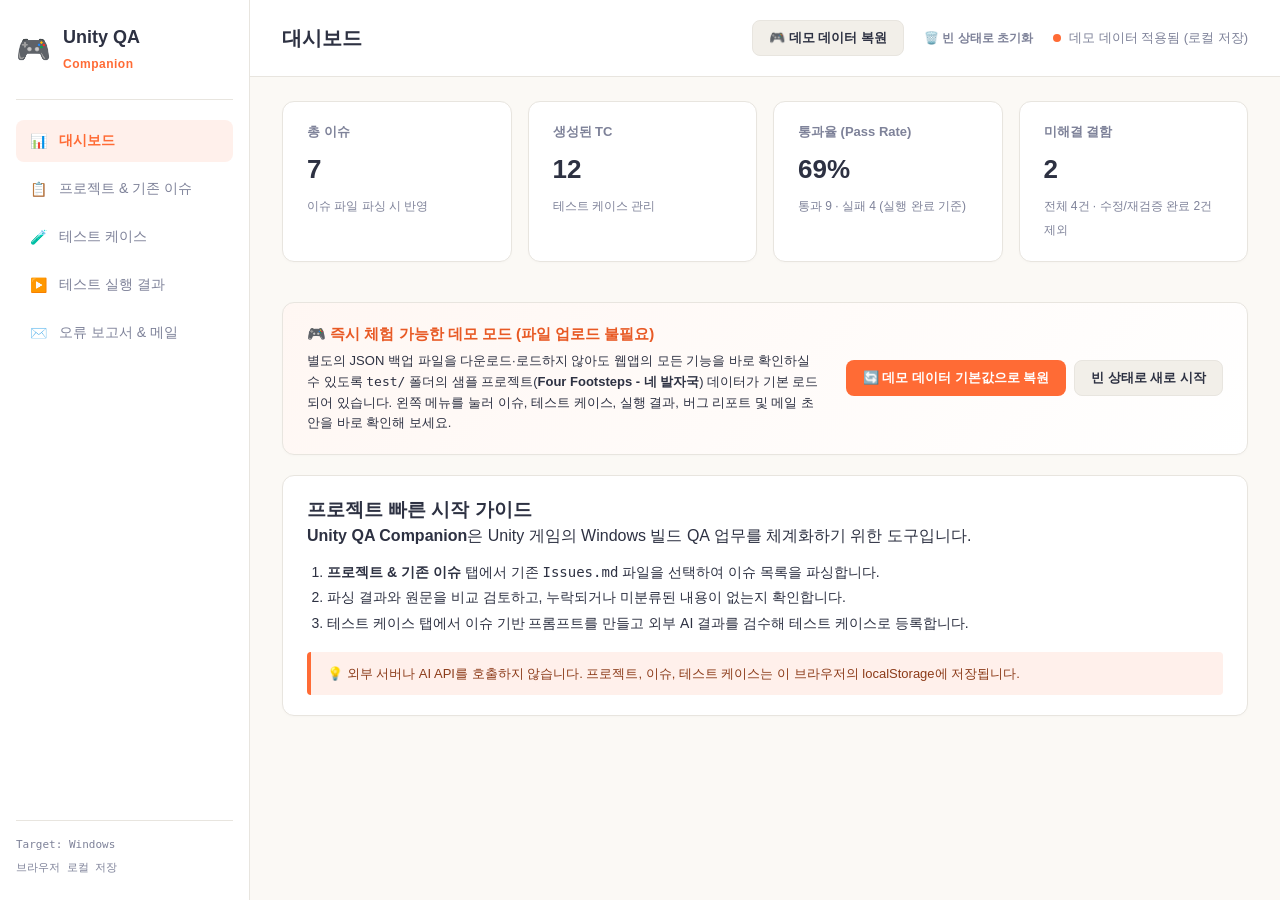
==== commit 647d2dd2: "feat(demo): 네 발자국 실제 런타임 이슈(ISSUE-010~016) 기반 QA 데모 데이터셋 고도화" ====
--- a/index.html
+++ b/index.html
@@ -288,7 +288,7 @@
               <button class="btn btn-secondary" id="btn-load-sample-ai-json" type="button">🧪 샘플 AI 결과 JSON 넣기</button>
             </div>
             <p class="card-subtitle">Gemini, ChatGPT, Claude 등에서 생성한 JSON을 붙여넣으세요. 파싱 후 미리보기에서 필드를 수정하고 등록할 수 있습니다.</p>
-            <textarea id="tc-ai-json" class="tc-large-textarea" rows="10" placeholder='{"testCases":[{"title":"플레이어 점프 재현 테스트","purpose":"점프 입력 시 바닥을 통과하는 문제를 재현한다","preconditions":["Windows 빌드 실행","테스트 구역 진입"],"steps":["플레이어를 평평한 바닥에 세운다","점프 키를 한 번 누른다"],"expectedResults":["플레이어가 바닥을 통과하지 않는다"],"relatedIssueIds":["#1"],"priority":"High","category":"재현 테스트","platform":"Windows","status":"Draft"}]}'> </textarea>
+            <textarea id="tc-ai-json" class="tc-large-textarea" rows="10" placeholder='{"testCases":[{"title":"대화 스킵 직후 컷씬 전환 재현 테스트","purpose":"Skip 클릭 시 마지막 라인의 BLACK 컷씬과 AUTO_DELAYED 자동 진행이 정상 수행되는지 확인한다","preconditions":["Windows 빌드 실행","001_Prologue1 대화 진입"],"steps":["대화 타이핑 도중 Skip 버튼을 클릭한다","마지막 대사 출력 후 화면 전환 및 클릭 입력을 확인한다"],"expectedResults":["마지막 라인 컷씬과 자동 진행이 누락 없이 동작한다"],"relatedIssueIds":["#10"],"priority":"High","category":"재현 테스트","platform":"Windows","status":"Draft"}]}'></textarea>
             <div class="form-actions"><button class="btn btn-primary" id="btn-parse-ai-json" type="button">JSON 검수 및 미리보기</button><span id="tc-json-status" class="inline-status" role="status"></span></div>
             <div id="tc-preview-container" class="tc-preview-container" style="display:none">
               <h3>등록 전 미리보기</h3><p class="card-subtitle">필수 항목이 비어 있으면 직접 수정해 주세요. 관련 이슈 ID와 중복 가능성도 확인합니다.</p>
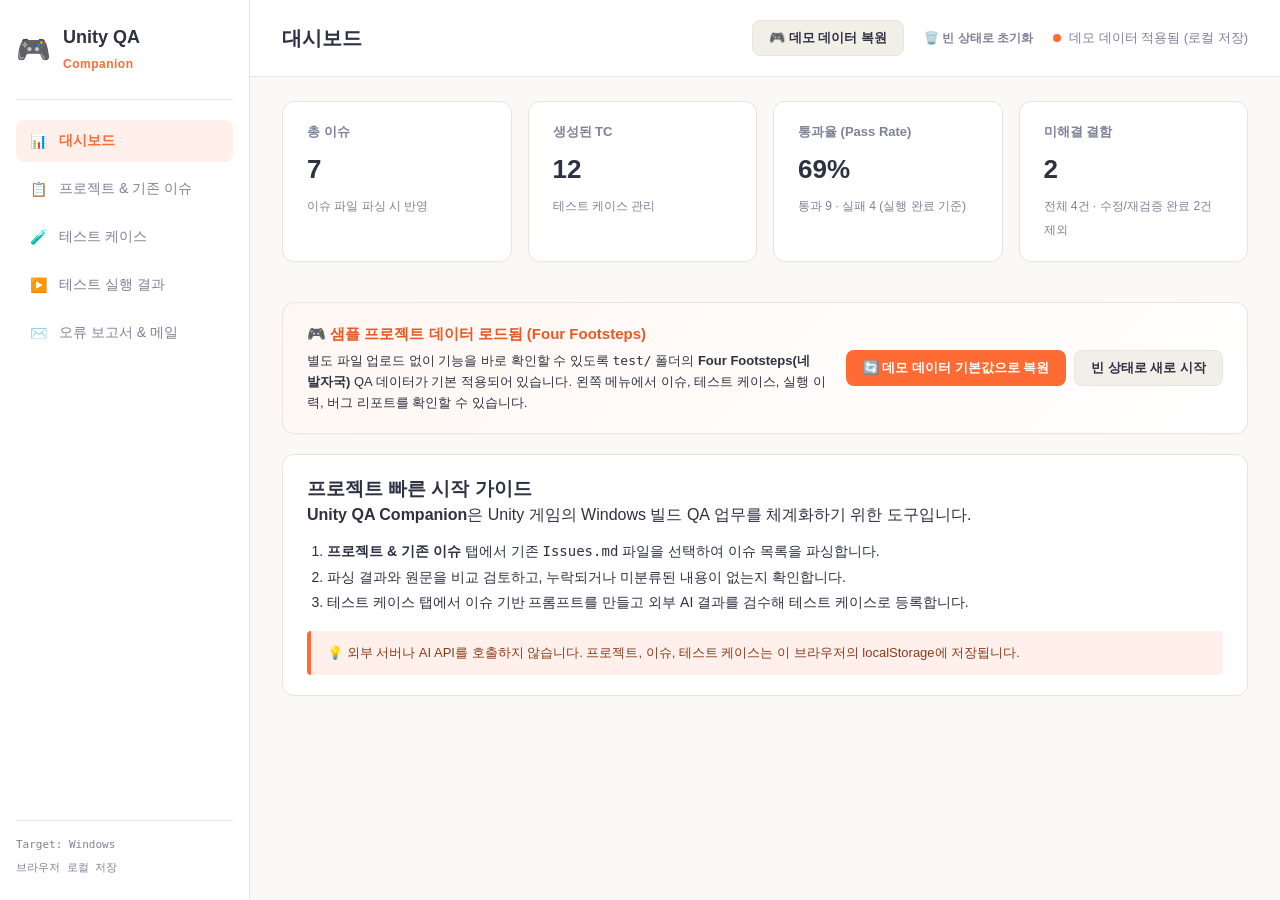
==== commit 44259c1f: "refactor(demo): QA 데모 데이터 문체 정리 및 불필요한 수식어 제거" ====
--- a/index.html
+++ b/index.html
@@ -84,8 +84,8 @@
           <div class="card demo-banner-card">
             <div class="demo-banner">
               <div class="demo-banner-text">
-                <h3>🎮 즉시 체험 가능한 데모 모드 (파일 업로드 불필요)</h3>
-                <p>별도의 JSON 백업 파일을 다운로드·로드하지 않아도 웹앱의 모든 기능을 바로 확인하실 수 있도록 <code>test/</code> 폴더의 샘플 프로젝트(<strong>Four Footsteps - 네 발자국</strong>) 데이터가 기본 로드되어 있습니다. 왼쪽 메뉴를 눌러 이슈, 테스트 케이스, 실행 결과, 버그 리포트 및 메일 초안을 바로 확인해 보세요.</p>
+                <h3>🎮 샘플 프로젝트 데이터 로드됨 (Four Footsteps)</h3>
+                <p>별도 파일 업로드 없이 기능을 바로 확인할 수 있도록 <code>test/</code> 폴더의 <strong>Four Footsteps(네 발자국)</strong> QA 데이터가 기본 적용되어 있습니다. 왼쪽 메뉴에서 이슈, 테스트 케이스, 실행 이력, 버그 리포트를 확인할 수 있습니다.</p>
               </div>
               <div class="demo-banner-actions">
                 <button class="btn btn-primary" id="btn-dash-load-demo" type="button">🔄 데모 데이터 기본값으로 복원</button>
